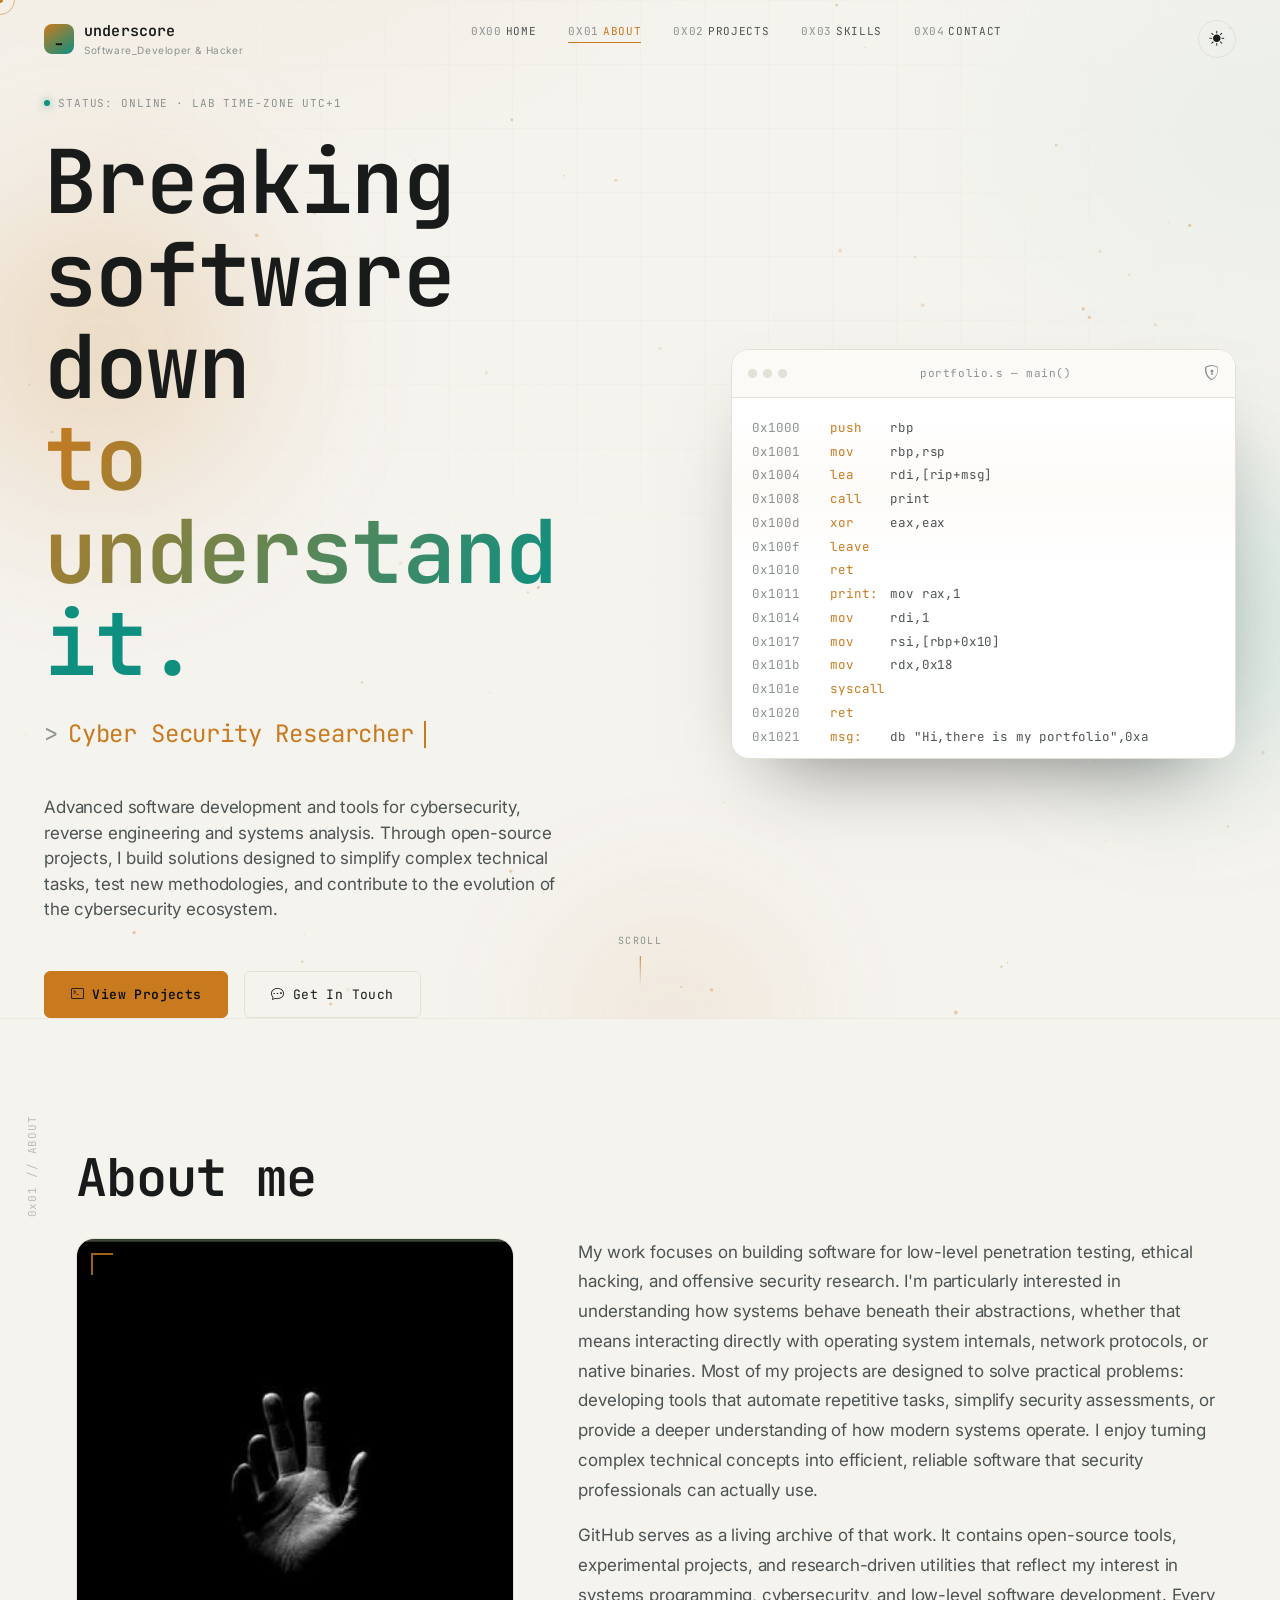
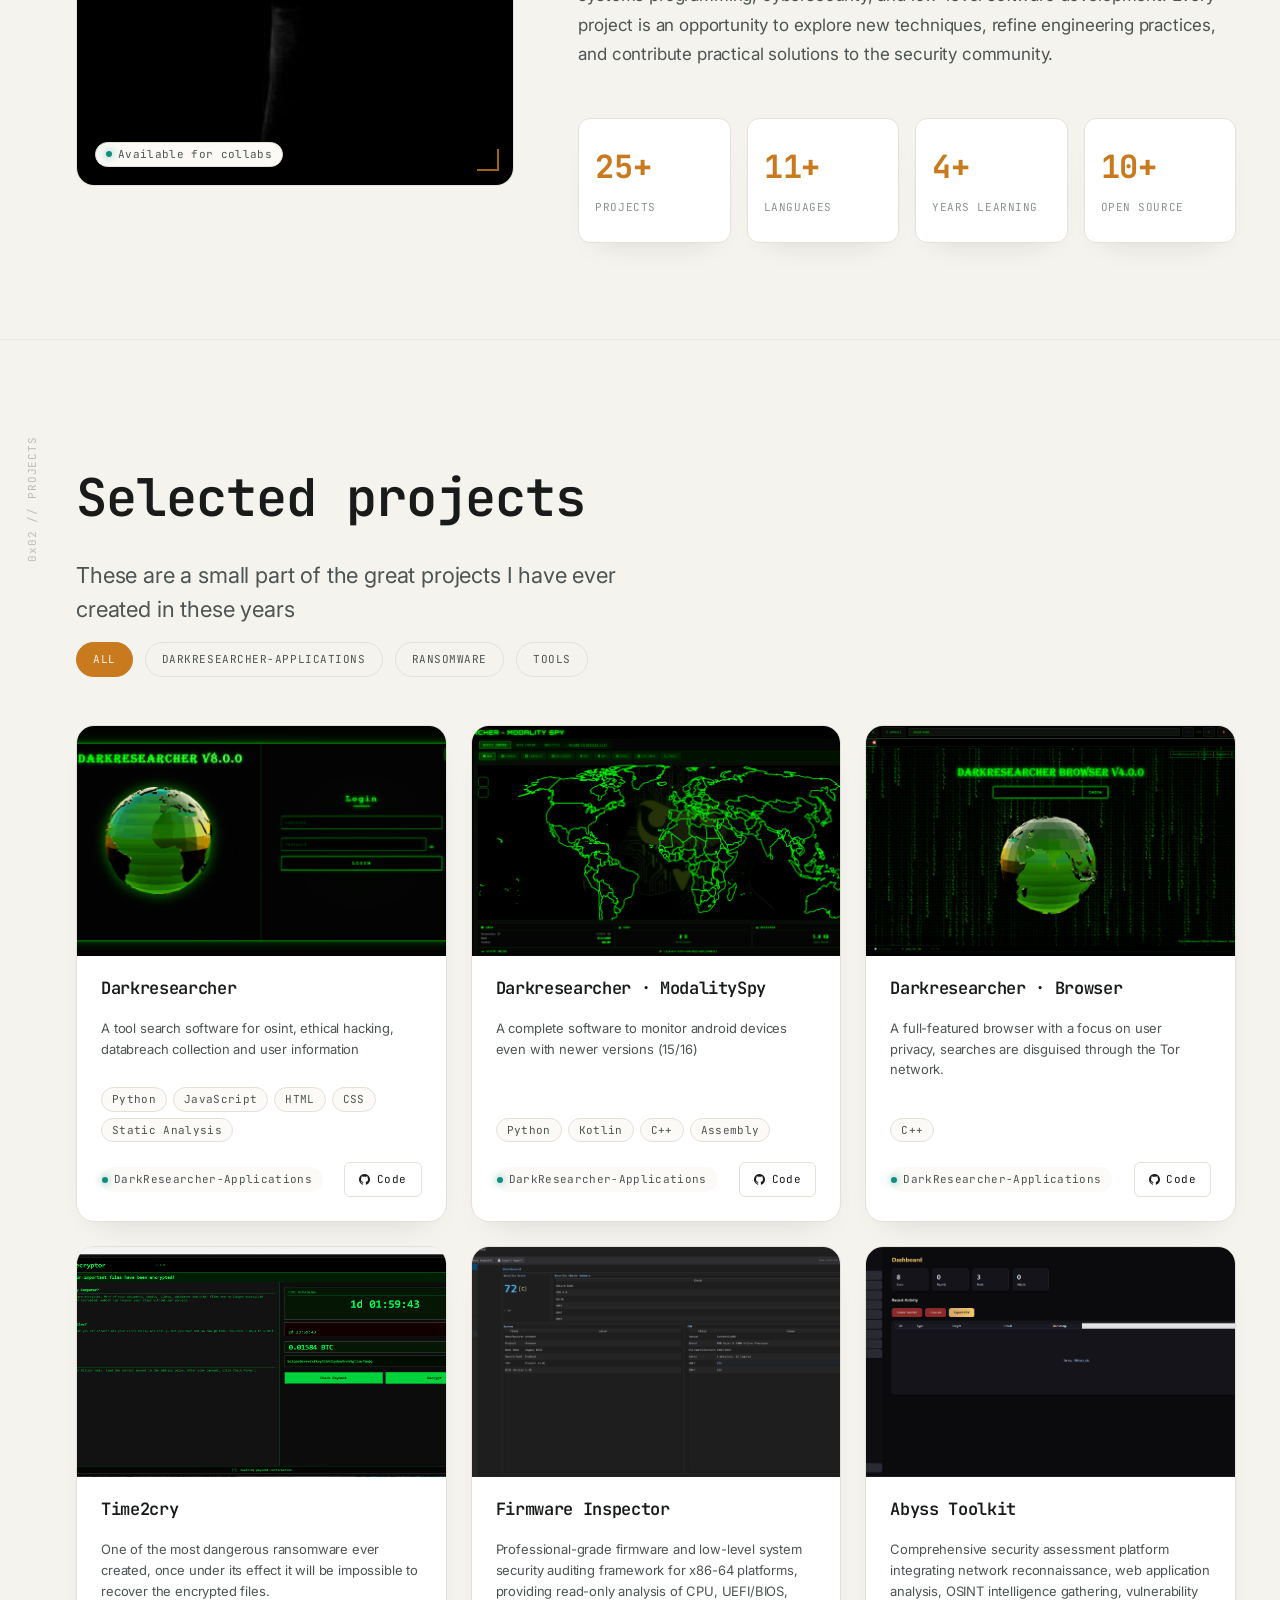
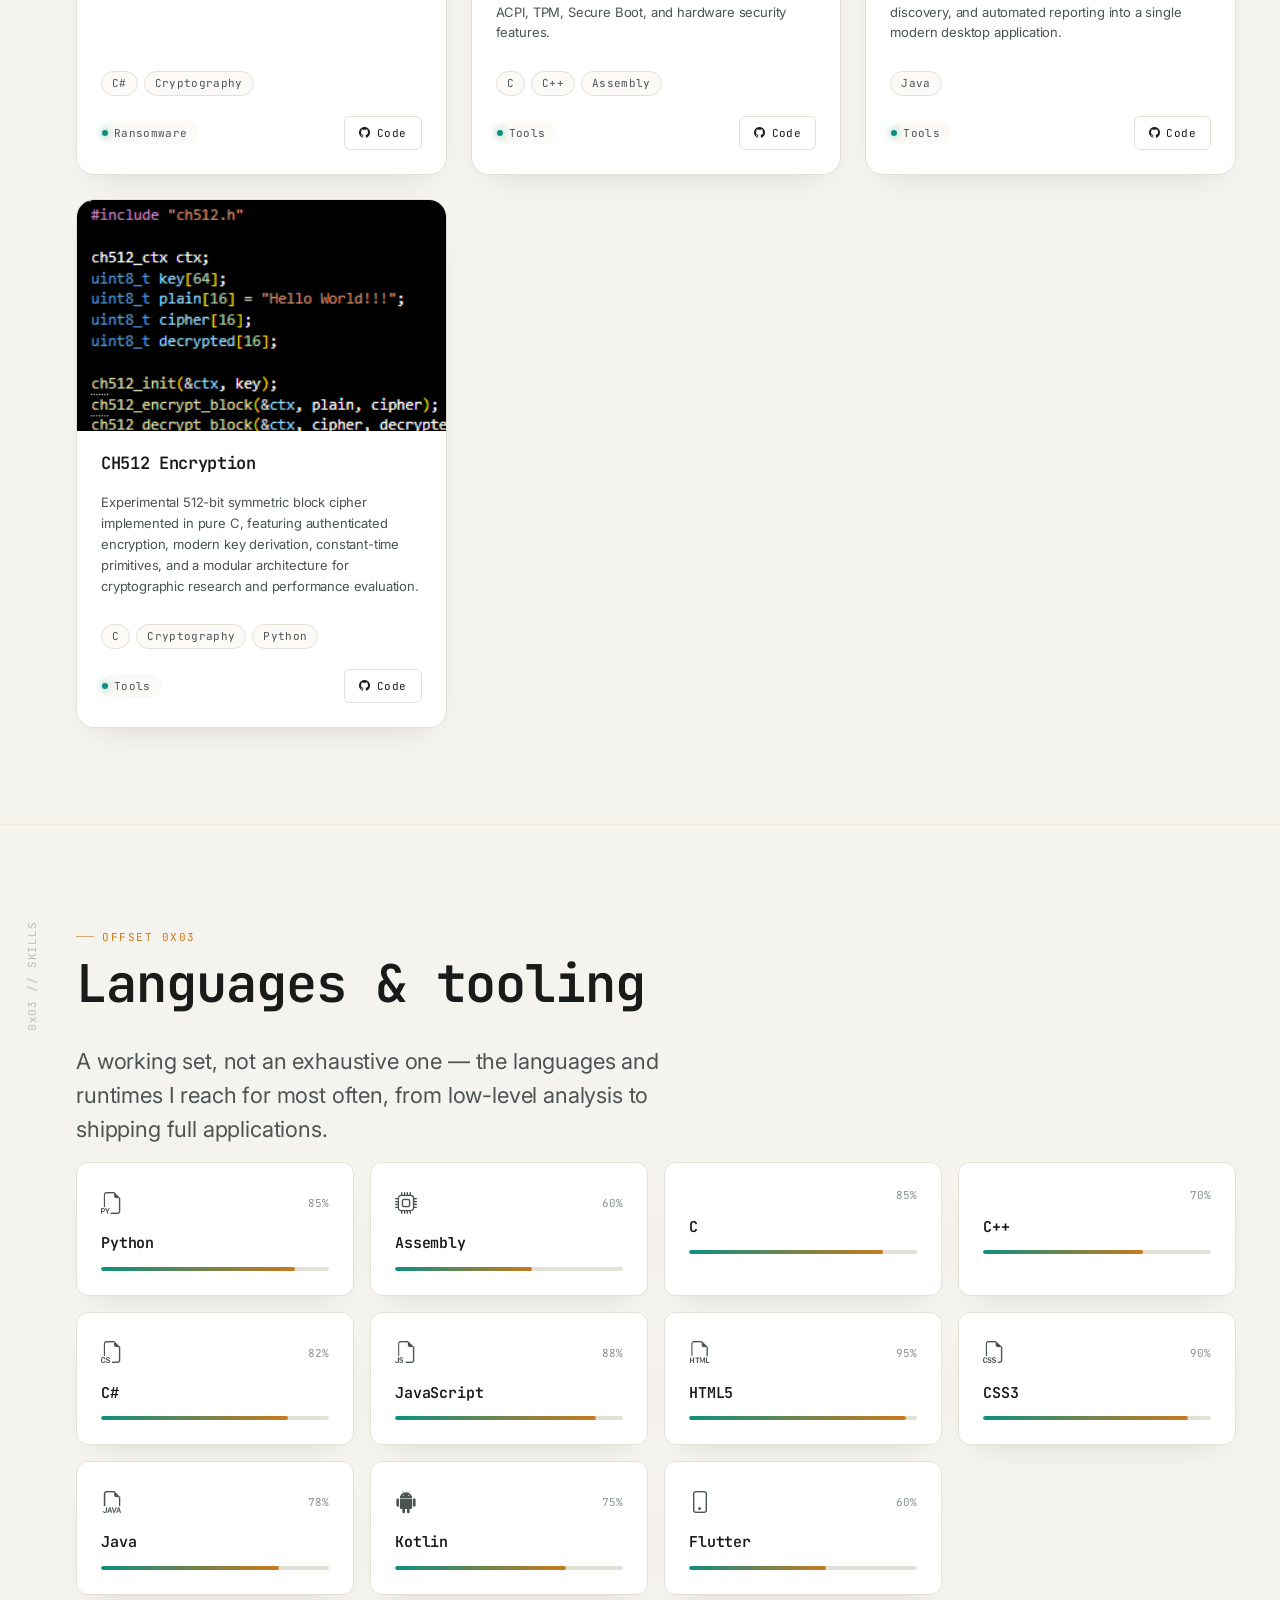
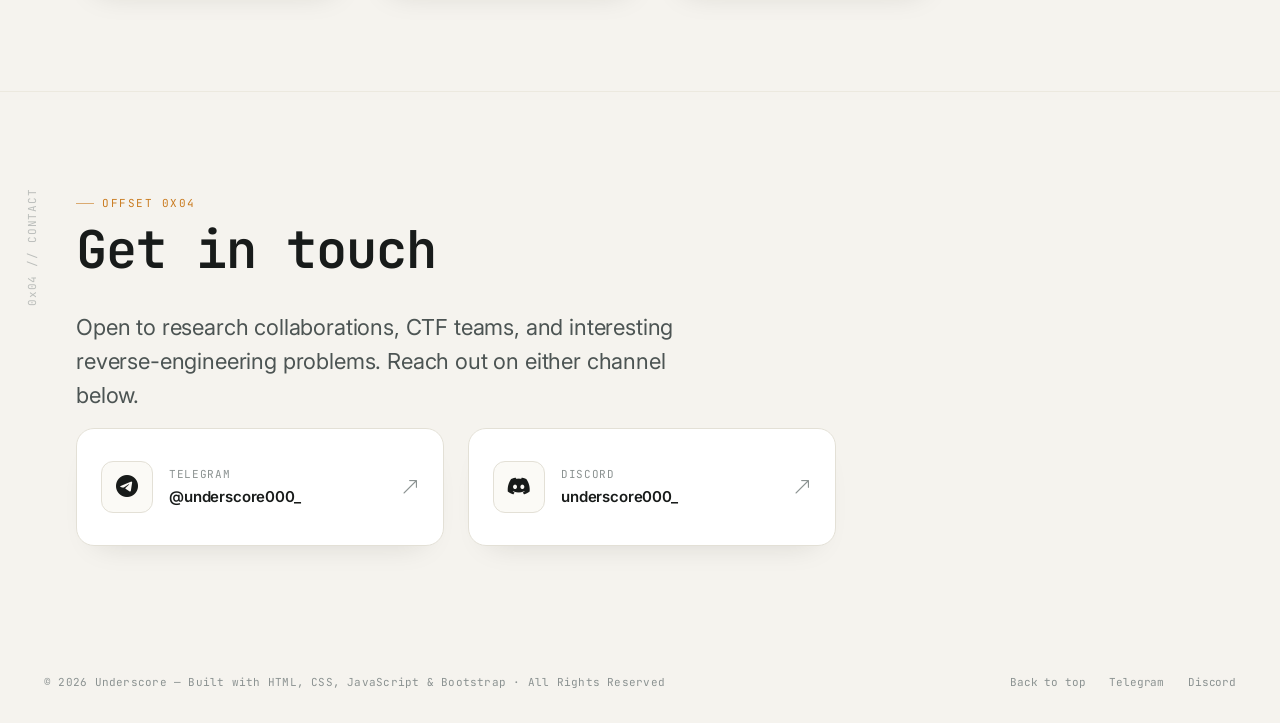
==== index.html @ 87e226ba "Add files via upload" ====
<!DOCTYPE html>
<html lang="en" data-theme="dark">
<head>
<meta charset="UTF-8">
<meta name="viewport" content="width=device-width, initial-scale=1.0">
<title>Underscore_ &amp; Portfolio</title>
<meta name="author" content="underscore">
<meta name="theme-color" content="#0a0e0f">
<link rel="canonical" href="https://github.com/underscore0000">



<meta property="og:type" content="website">
<meta property="og:title" content="underscore — Cyber Security Researcher &amp; Software Developer">
<meta property="og:description" content="Malware analysis, reverse engineering, firmware inspection and cryptography — projects and tooling.">
<meta property="og:image" content="assets/images/logos/og-cover.png">
<meta property="og:url" content="https://Underscore0000.github.io/">


<meta name="twitter:card" content="summary_large_image">
<meta name="twitter:title" content="underscore — Cyber Security Researcher &amp; Software Developer">
<meta name="twitter:description" content="Malware analysis, reverse engineering, firmware inspection and cryptography — projects and tooling.">
<meta name="twitter:image" content="assets/images/logos/og-cover.png">

<link rel="icon" type="image/svg+xml" href="favicon.svg">


<link rel="preconnect" href="https://fonts.googleapis.com">
<link rel="preconnect" href="https://fonts.gstatic.com" crossorigin>
<link href="https://fonts.googleapis.com/css2?family=Inter:wght@400;500;600;700;800&family=JetBrains+Mono:wght@400;500;600;700;800&display=swap" rel="stylesheet">

<!-- Bootstrap 5 -->
<link href="https://cdn.jsdelivr.net/npm/bootstrap@5.3.3/dist/css/bootstrap.min.css" rel="stylesheet">
<!-- Bootstrap Icons -->
<link rel="stylesheet" href="https://cdn.jsdelivr.net/npm/bootstrap-icons@1.11.3/font/bootstrap-icons.min.css">

<!-- Site styles -->
<link rel="stylesheet" href="assets/css/style.css">
</head>
<body class="is-loading">


<div class="loader" id="loader" aria-hidden="true">
  <div class="loader__mark mono">BOOTING WORKSPACE…</div>
  <div class="loader__bar"><span></span></div>
  <div class="loader__pct mono" id="loader-pct">0%</div>
</div>


<div class="scroll-progress" id="scroll-progress"></div>


<header class="navbar">
  <div class="container-wide navbar__inner">
    <a href="#home" class="brand">
      <span class="logo-mark">_</span>
      <span>underscore<small>Software_Developer & Hacker</small></span>
    </a>

    <nav aria-label="Primary">
      <ul class="nav-links">
        <li><a class="nav-link" href="#home"><span class="idx">0x00</span>Home</a></li>
        <li><a class="nav-link" href="#about"><span class="idx">0x01</span>About</a></li>
        <li><a class="nav-link" href="#projects"><span class="idx">0x02</span>Projects</a></li>
        <li><a class="nav-link" href="#skills"><span class="idx">0x03</span>Skills</a></li>
        <li><a class="nav-link" href="#contact"><span class="idx">0x04</span>Contact</a></li>
      </ul>
    </nav>

    <div class="navbar__actions">
      <button class="theme-toggle" id="theme-toggle" aria-label="Toggle color theme">
        <i class="bi bi-sun-fill icon-sun"></i>
        <i class="bi bi-moon-stars-fill icon-moon"></i>
      </button>
      <button class="nav-burger" id="nav-burger" aria-label="Open menu" aria-expanded="false">
        <span></span><span></span><span></span>
      </button>
    </div>
  </div>
</header>

<div class="nav-scrim" id="nav-scrim"></div>
<aside class="nav-mobile" id="nav-mobile" aria-label="Mobile navigation">
  <ul>
    <li><a class="nav-link" href="#home"><span class="idx">0x00</span>Home</a></li>
    <li><a class="nav-link" href="#about"><span class="idx">0x01</span>About</a></li>
    <li><a class="nav-link" href="#projects"><span class="idx">0x02</span>Projects</a></li>
    <li><a class="nav-link" href="#skills"><span class="idx">0x03</span>Skills</a></li>
    <li><a class="nav-link" href="#contact"><span class="idx">0x04</span>Contact</a></li>
  </ul>
</aside>

<main>


  <section class="hero" id="home" data-addr="0x00 // HOME">
    <div class="hero-bg" aria-hidden="true">
      <div class="blob blob-a"></div>
      <div class="blob blob-b"></div>
      <div class="blob blob-c"></div>
    </div>
    <canvas id="particles-canvas" aria-hidden="true"></canvas>
    <div class="faint-grid" aria-hidden="true"></div>

    <div class="container-wide hero__inner">
      <div>
        <div class="hero__status">
          <span class="dot"></span> status: online · lab time-zone UTC+1
        </div>
        <h1>Breaking software down<br><span class="grad">to understand it.</span></h1>

        <div class="hero__type">
          <span class="brackets">&gt;</span>
          <span id="typing-text"></span><span class="caret"></span>
        </div>

        <p class="hero__desc">
          Advanced software development and tools for cybersecurity, reverse engineering and systems analysis. Through open-source projects, I build solutions designed to simplify complex technical tasks, test new methodologies, and contribute to the evolution of the cybersecurity ecosystem.

        </p>

        <div class="hero__cta">
          <a href="#projects" class="btn btn-primary"><i class="bi bi-terminal"></i> View Projects</a>
          <a href="#contact" class="btn btn-ghost"><i class="bi bi-chat-dots"></i> Get In Touch</a>
        </div>
      </div>

      <div class="disasm-panel">
  <div class="disasm-panel__head">
    <div class="disasm-panel__dots"><span></span><span></span><span></span></div>
    <div class="disasm-panel__title mono">portfolio.s — main()</div>
    <i class="bi bi-shield-lock text-dim"></i>
  </div>
  <div class="disasm-panel__body">
    <div class="disasm-panel__scan"></div>
    <div class="disasm-line"><span class="addr">0x1000</span><span class="op">push</span><span class="args">rbp</span></div>
    <div class="disasm-line"><span class="addr">0x1001</span><span class="op">mov</span><span class="args">rbp,rsp</span></div>
    <div class="disasm-line"><span class="addr">0x1004</span><span class="op">lea</span><span class="args">rdi,[rip+msg]</span></div>
    <div class="disasm-line"><span class="addr">0x1008</span><span class="op">call</span><span class="args">print</span></div>
    <div class="disasm-line"><span class="addr">0x100d</span><span class="op">xor</span><span class="args">eax,eax</span></div>
    <div class="disasm-line"><span class="addr">0x100f</span><span class="op">leave</span><span class="args"></span></div>
    <div class="disasm-line"><span class="addr">0x1010</span><span class="op">ret</span><span class="args"></span></div>
    <div class="disasm-line"><span class="addr">0x1011</span><span class="op">print:</span><span class="args">mov rax,1</span></div>
    <div class="disasm-line"><span class="addr">0x1014</span><span class="op">mov</span><span class="args">rdi,1</span></div>
    <div class="disasm-line"><span class="addr">0x1017</span><span class="op">mov</span><span class="args">rsi,[rbp+0x10]</span></div>
    <div class="disasm-line"><span class="addr">0x101b</span><span class="op">mov</span><span class="args">rdx,0x18</span></div>
    <div class="disasm-line"><span class="addr">0x101e</span><span class="op">syscall</span><span class="args"></span></div>
    <div class="disasm-line"><span class="addr">0x1020</span><span class="op">ret</span><span class="args"></span></div>
    <div class="disasm-line"><span class="addr">0x1021</span><span class="op">msg:</span><span class="args">db "Hi,there is my portfolio",0xa</span></div>
  </div>
</div>

    <a href="#about" class="hero__scroll-cue">
      <span>Scroll</span>
      <span class="stick float-el"></span>
    </a>
  </section>


  <section class="section" id="about" data-addr="0x01 // ABOUT">
    <div class="container-wide section-inner grid-offset">
      <div class="eyebrow reveal">Offset 0x01</div>
      <h2 class="section-title reveal reveal-delay-1">About me</h2>

      <div class="about__grid">
        <div class="about__portrait reveal reveal-delay-1">
          <img src="assets/images/profile/profile.jpg" alt="Portrait placeholder"
               onerror="this.style.display='none'; this.parentElement.style.display='flex'; this.parentElement.style.alignItems='center'; this.parentElement.style.justifyContent='center';">
          <div class="frame-corner tl"></div>
          <div class="frame-corner br"></div>
          <div class="tag-float">
            <span class="tag"><span class="dot" style="margin-right:6px;"></span>Available for collabs</span>
          </div>
        </div>

        <div class="about__text">
          <p class="reveal reveal-delay-2">
            My work focuses on building software for low-level penetration testing, ethical hacking, and offensive security research. I'm particularly interested in understanding how systems behave beneath their abstractions, whether that means interacting directly with operating system internals, network protocols, or native binaries.

Most of my projects are designed to solve practical problems: developing tools that automate repetitive tasks, simplify security assessments, or provide a deeper understanding of how modern systems operate. I enjoy turning complex technical concepts into efficient, reliable software that security professionals can actually use.
          </p>
          <p class="reveal reveal-delay-3">
            GitHub serves as a living archive of that work. It contains open-source tools, experimental projects, and research-driven utilities that reflect my interest in systems programming, cybersecurity, and low-level software development. Every project is an opportunity to explore new techniques, refine engineering practices, and contribute practical solutions to the security community.
          </p>

          <div class="stats-row" id="stats-row">

            <div class="stat-card reveal reveal-delay-1">
              <span class="stat-card__num" data-count="25+">0</span>
              <span class="stat-card__label">Projects</span>
            </div>
            <div class="stat-card reveal reveal-delay-2">
              <span class="stat-card__num" data-count="11+">0</span>
              <span class="stat-card__label">Languages</span>
            </div>
            <div class="stat-card reveal reveal-delay-3">
              <span class="stat-card__num" data-count="4+">0</span>
              <span class="stat-card__label">Years Learning</span>
            </div>
            <div class="stat-card reveal reveal-delay-4">
              <span class="stat-card__num" data-count="10+">0</span>
              <span class="stat-card__label">Open Source</span>
            </div>
          </div>
        </div>
      </div>
    </div>
  </section>


  <section class="section" id="projects" data-addr="0x02 // PROJECTS">
    <div class="container-wide section-inner grid-offset">
      <div class="eyebrow reveal">Offset 0x02</div>
      <h2 class="section-title reveal reveal-delay-1">Selected projects</h2>
      <p class="lede reveal reveal-delay-1">
        These are a small part of the great projects I have ever created in these years 
      </p>

      <div class="projects__filters reveal reveal-delay-2" id="projects-filters" role="tablist" aria-label="Filter projects">
        <button class="filter-btn is-active" data-filter="all">All</button>
        <button class="filter-btn" data-filter="DarkResearcher-Applications">DarkResearcher-Applications</button>
        <button class="filter-btn" data-filter="Ransomware">Ransomware</button>
        <button class="filter-btn" data-filter="Tools">Tools</button>
      </div>

      <div class="projects__grid" id="projects-grid">

      </div>
    </div>
  </section>

  <section class="section" id="skills" data-addr="0x03 // SKILLS">
    <div class="container-wide section-inner grid-offset">
      <div class="eyebrow reveal">Offset 0x03</div>
      <h2 class="section-title reveal reveal-delay-1">Languages &amp; tooling</h2>
      <p class="lede reveal reveal-delay-1">
        A working set, not an exhaustive one — the languages and runtimes I reach
        for most often, from low-level analysis to shipping full applications.
      </p>

      <div class="skills__grid" id="skills-grid">

      </div>
    </div>
  </section>


  <section class="section" id="contact" data-addr="0x04 // CONTACT" style="border-bottom:none;">
    <div class="container-wide section-inner grid-offset">
      <div class="eyebrow reveal">Offset 0x04</div>
      <h2 class="section-title reveal reveal-delay-1">Get in touch</h2>
      <p class="lede reveal reveal-delay-1">
        Open to research collaborations, CTF teams, and interesting reverse-engineering
        problems. Reach out on either channel below.
      </p>

      <div class="contact__grid" id="contact-grid">

      </div>
    </div>
  </section>

</main>


<footer class="site-footer container-wide">
  <div class="site-footer__inner">
    <div class="site-footer__meta">
      © <span id="year">2026</span> Underscore — Built with HTML, CSS, JavaScript &amp; Bootstrap · All Rights Reserved
    </div>
    <div class="site-footer__links">
      <a href="#home">Back to top</a>
      <a href="https://t.me/underscore000_" target="_blank" rel="noopener">Telegram</a>
      <a href="https://discord.com/users/1100417701207363715" target="_blank" rel="noopener">Discord</a>
    </div>
  </div>
</footer>

<button class="back-to-top" id="back-to-top" aria-label="Back to top">
  <i class="bi bi-arrow-up"></i>
</button>

<!-- Bootstrap JS -->
<script src="https://cdn.jsdelivr.net/npm/bootstrap@5.3.3/dist/js/bootstrap.bundle.min.js"></script>

<!-- Site scripts -->
<script src="assets/js/config.js"></script>
<script src="assets/js/utilities.js"></script>
<script src="assets/js/loader.js"></script>
<script src="assets/js/theme.js"></script>
<script src="assets/js/navbar.js"></script>
<script src="assets/js/typing.js"></script>
<script src="assets/js/scroll.js"></script>
<script src="assets/js/particles.js"></script>
<script src="assets/js/cursor.js"></script>
<script src="assets/js/projects.js"></script>
<script src="assets/js/skills.js"></script>
<script src="assets/js/contact.js"></script>
<script src="assets/js/animations.js"></script>
<script src="assets/js/observer.js"></script>
<script src="assets/js/app.js"></script>
</body>
</html>
---- assets/css/style.css ----
/* base */
@import url('base/variables.css');
@import url('base/reset.css');
@import url('base/colors.css');
@import url('base/typography.css');
@import url('base/utilities.css');
@import url('base/global.css');

/* themes */
@import url('themes/dark.css');
@import url('themes/light.css');

/* layout */
@import url('layout/navbar.css');
@import url('layout/hero.css');
@import url('layout/about.css');
@import url('layout/projects.css');
@import url('layout/skills.css');
@import url('layout/contact.css');
@import url('layout/footer.css');

/* animations */
@import url('animations/keyframes.css');
@import url('animations/transitions.css');
@import url('animations/hover.css');
@import url('animations/scroll.css');

/* responsive (must load last to win the cascade) */
@import url('layout/responsive.css');
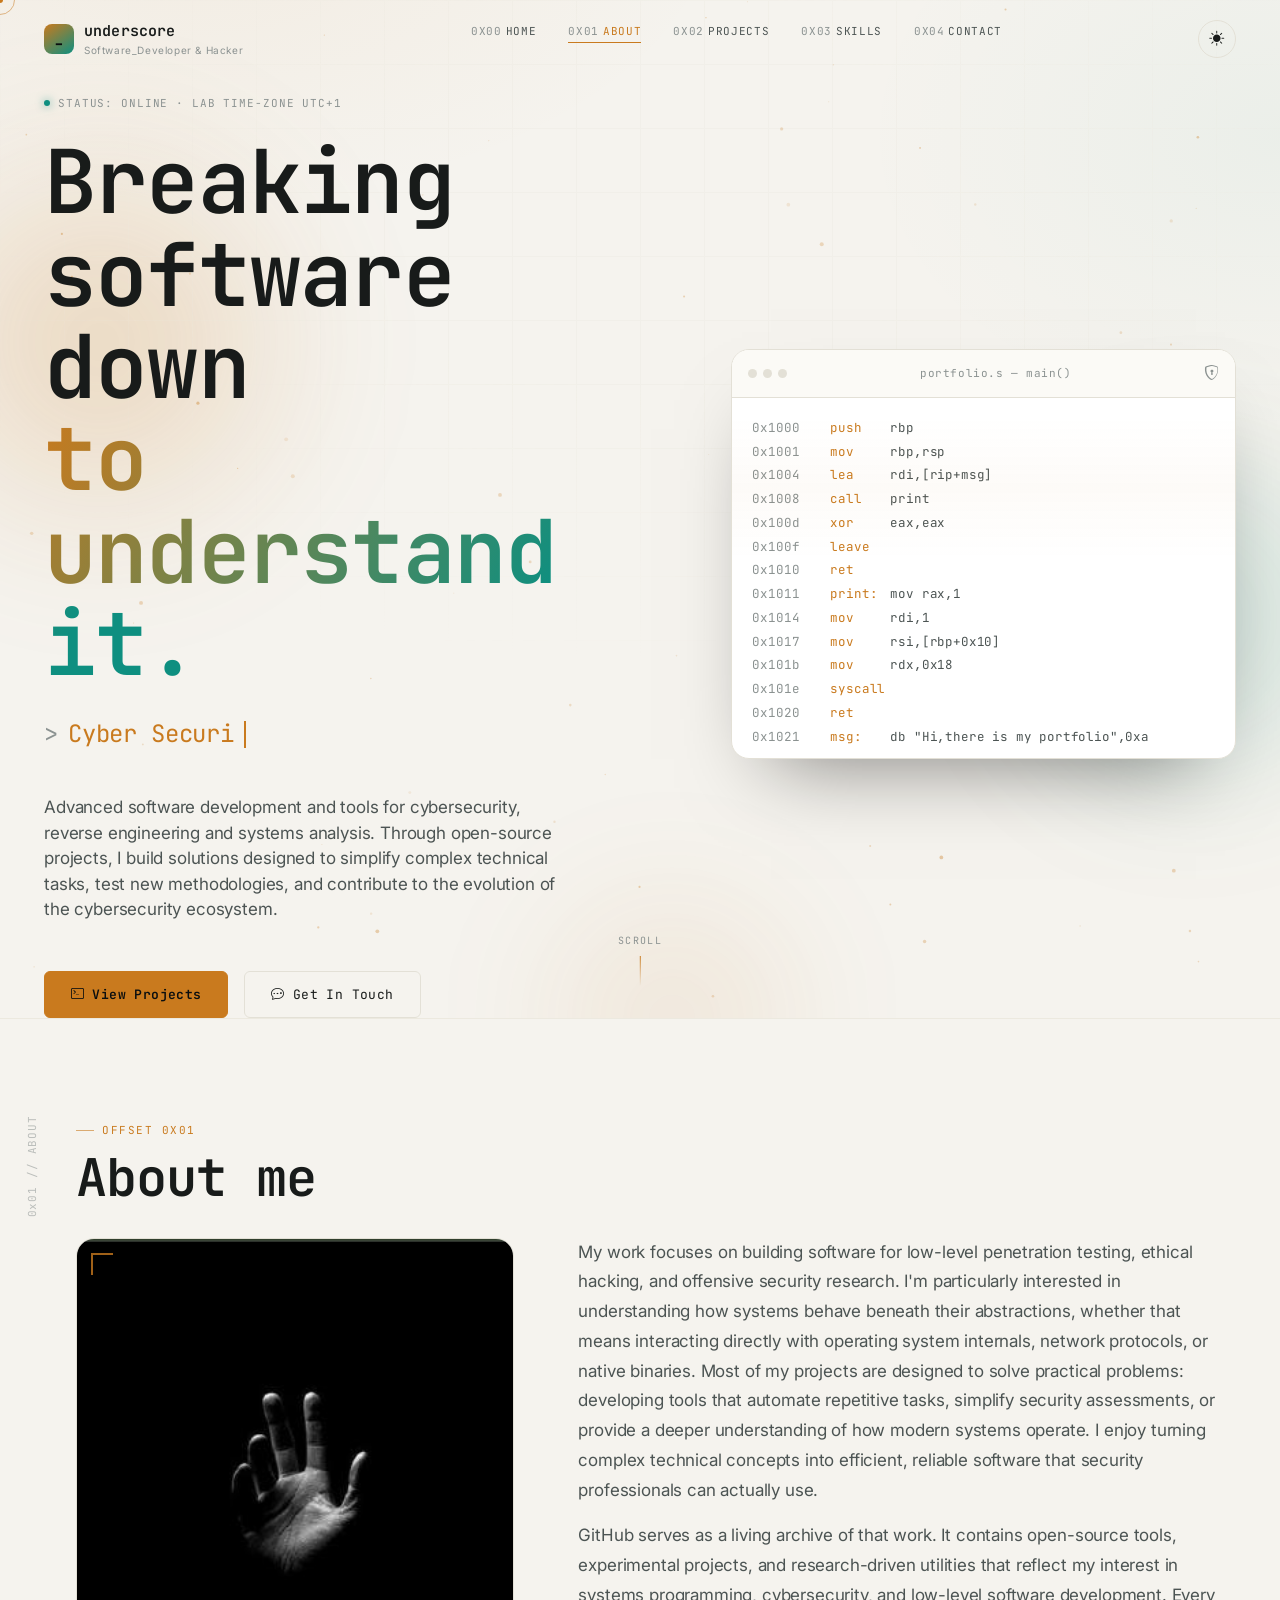
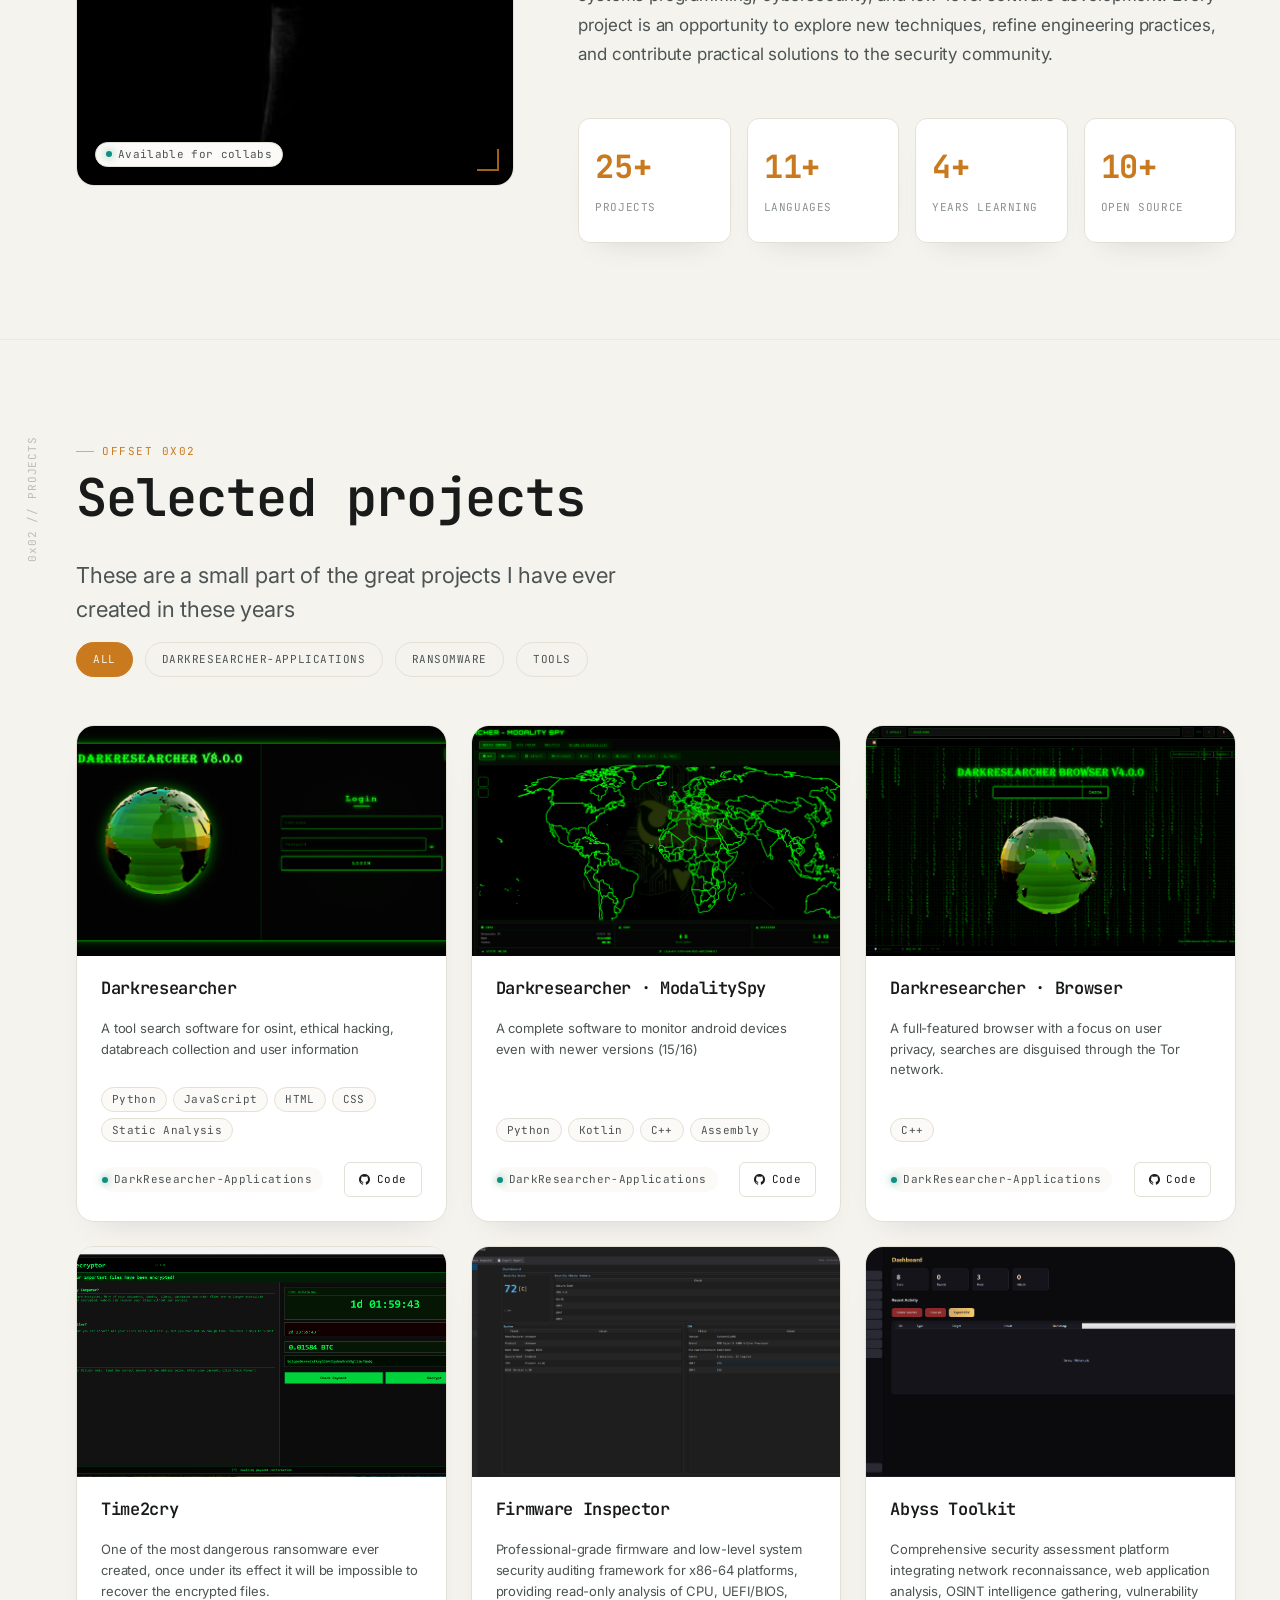
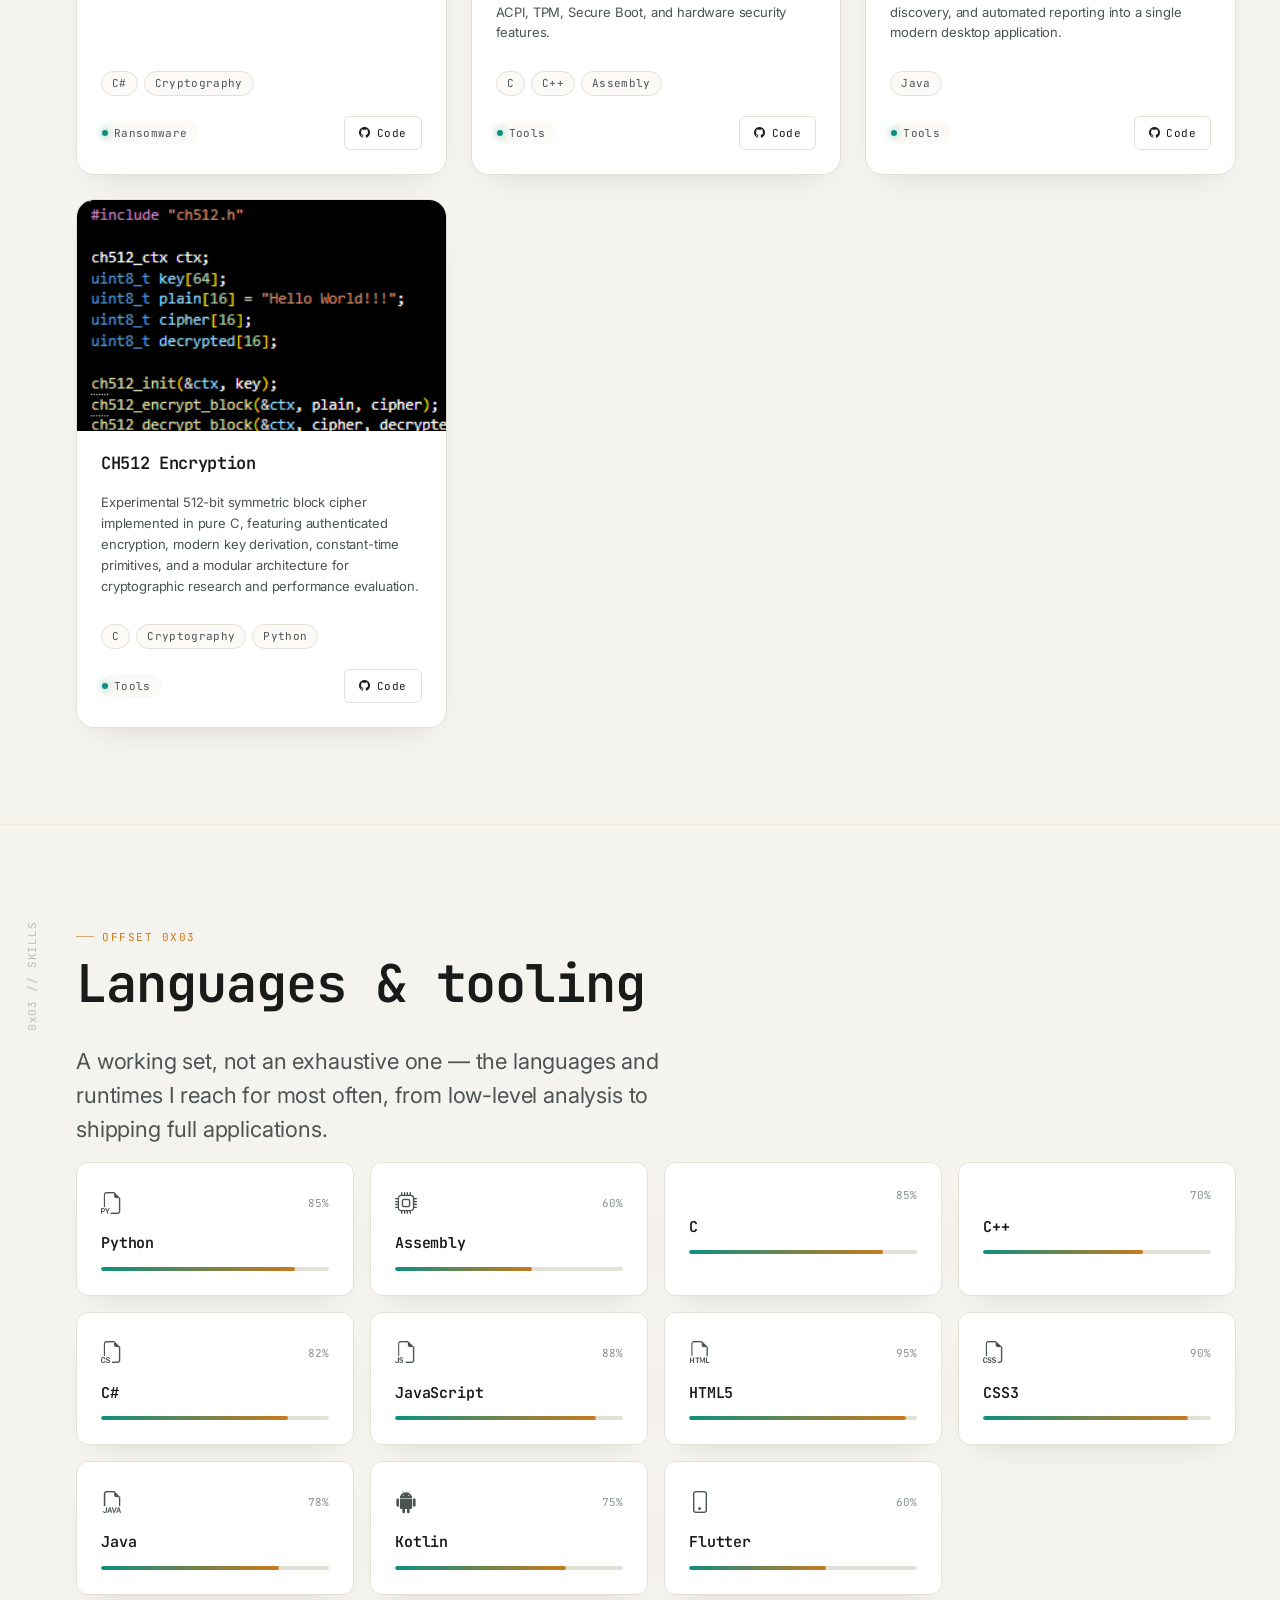
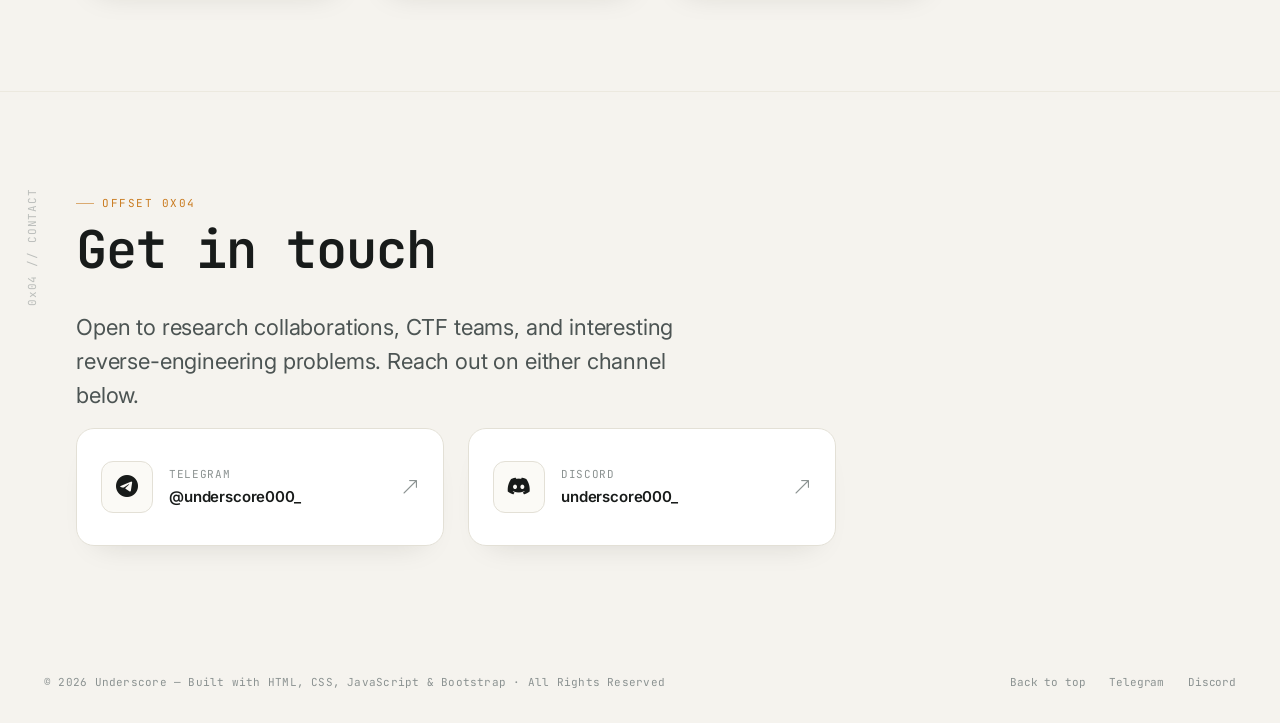
==== commit 83734986: "Update index.html" ====
--- a/index.html
+++ b/index.html
@@ -3,7 +3,7 @@
 <head>
 <meta charset="UTF-8">
 <meta name="viewport" content="width=device-width, initial-scale=1.0">
-<title>Underscore_ &amp; Portfolio</title>
+<title>Underscore &amp; Portfolio</title>
 <meta name="author" content="underscore">
 <meta name="theme-color" content="#0a0e0f">
 <link rel="canonical" href="https://github.com/underscore0000">
